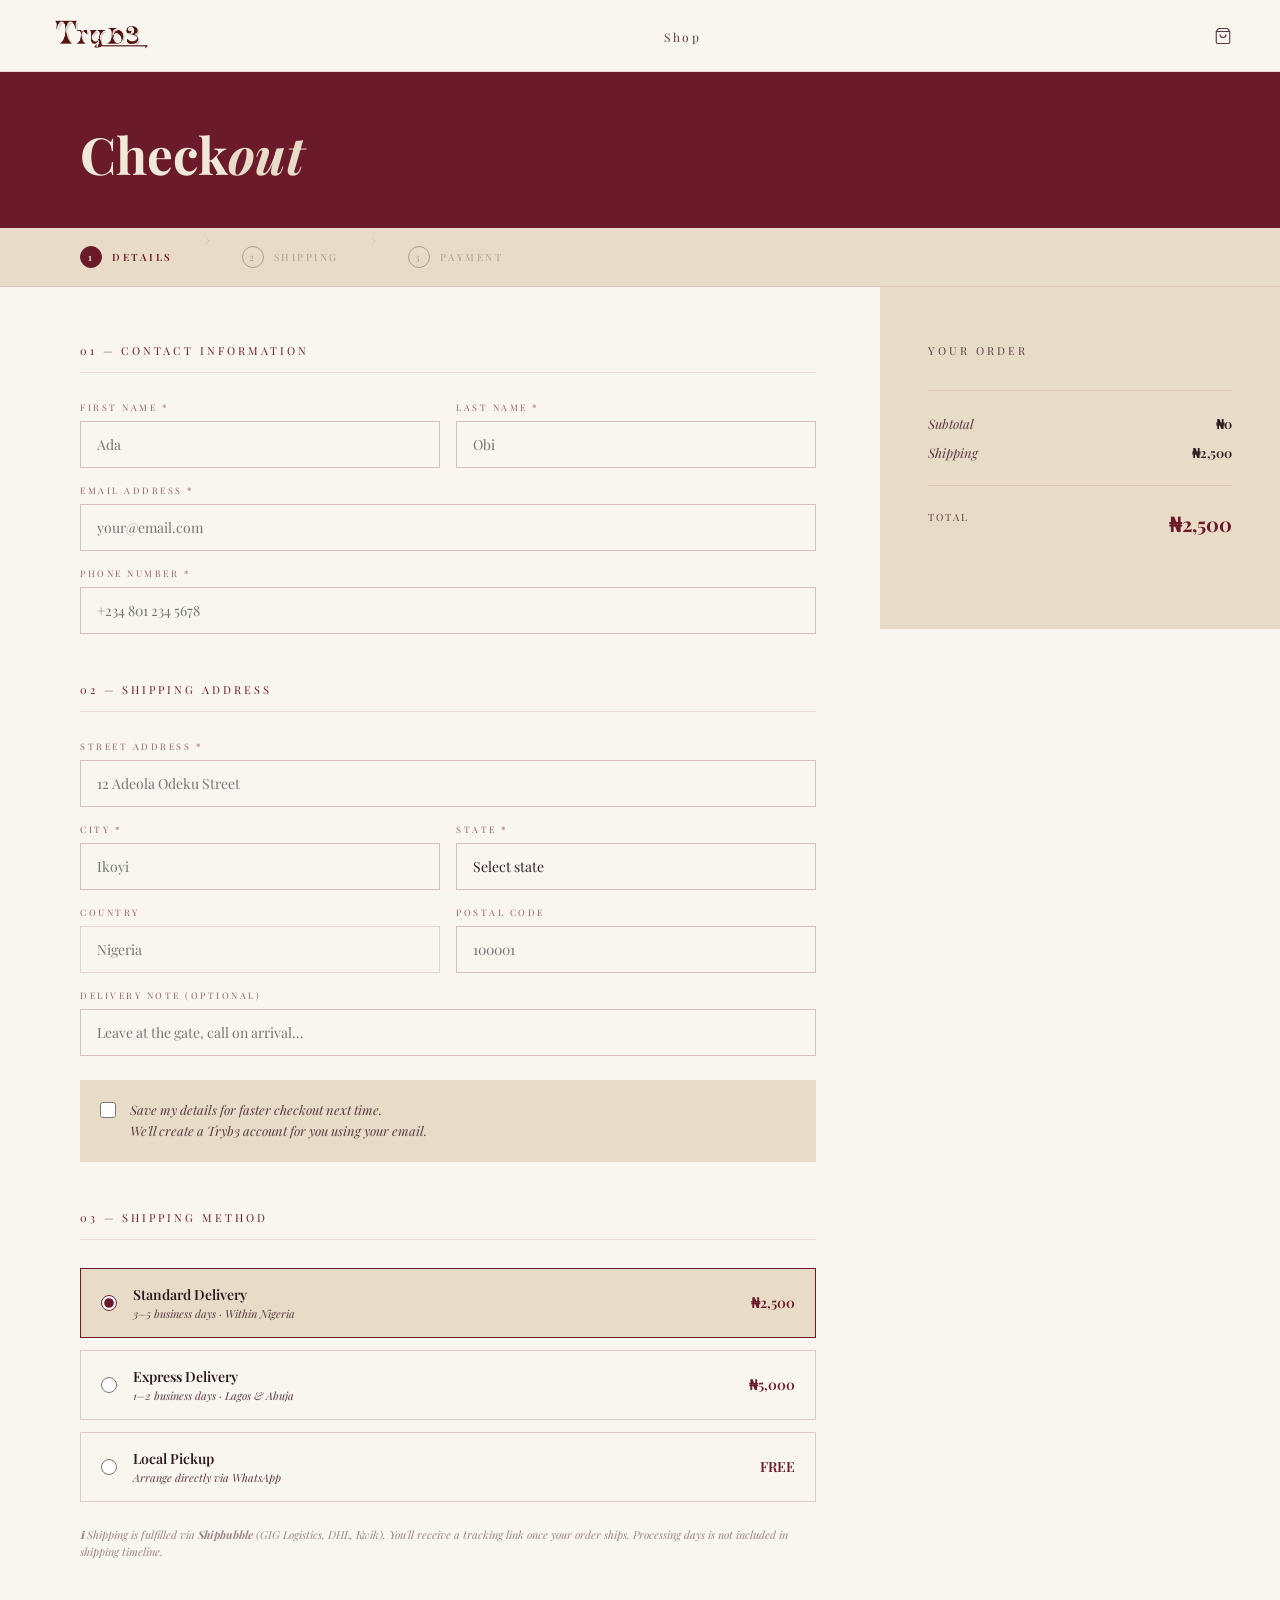
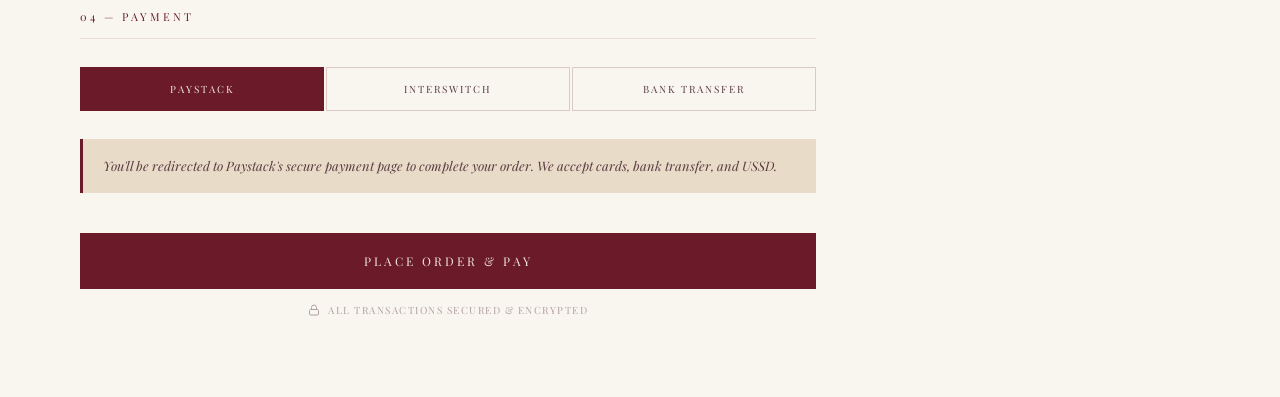
==== checkout.html @ 4835ebac "account.html cart.html  checkout.html contact.html images/Bags.jpg images/Face.jpeg images/General.j" ====
<!DOCTYPE html>
<html lang="en">
<head>
  <meta charset="UTF-8"/>
  <meta name="viewport" content="width=device-width, initial-scale=1.0"/>
  <title>Checkout — Tryb3</title>
  <link rel="preconnect" href="https://fonts.googleapis.com"/>
  <link rel="preconnect" href="https://fonts.gstatic.com" crossorigin/>
  <link href="https://fonts.googleapis.com/css2?family=Playfair+Display:ital,wght@0,400;0,600;0,700;1,400;1,600&display=swap" rel="stylesheet"/>
  <link rel="stylesheet" href="styles/global.css"/>
  <!-- Paystack inline JS -->
  <script src="https://js.paystack.co/v2/inline.js"></script>
  <style>
    .checkout-page { padding-top: 72px; }

    .page-header {
      background: var(--burgundy);
      padding: 48px 80px 40px;
    }
    .page-header h1 {
      font-size: clamp(32px,4vw,52px);
      font-weight: 700;
      color: var(--ivory);
    }
    .page-header h1 em { font-style: italic; color: var(--ivory-dark); }

    /* Steps indicator */
    .steps-bar {
      background: var(--ivory-dark);
      padding: 0 80px;
      display: flex;
      border-bottom: 0.5px solid rgba(107,26,42,0.12);
    }

    .step-indicator {
      font-size: 10px;
      letter-spacing: 2.5px;
      color: var(--text-mid);
      opacity: 0.4;
      padding: 18px 32px 18px 0;
      display: flex;
      align-items: center;
      gap: 10px;
    }

    .step-indicator.active {
      color: var(--burgundy);
      opacity: 1;
      font-weight: 600;
    }

    .step-indicator.done { opacity: 0.5; }

    .step-num {
      width: 22px; height: 22px;
      border-radius: 50%;
      border: 1px solid currentColor;
      display: flex; align-items: center; justify-content: center;
      font-size: 10px;
    }

    .step-indicator.active .step-num {
      background: var(--burgundy);
      color: var(--ivory);
      border-color: var(--burgundy);
    }

    .step-arrow {
      color: rgba(107,26,42,0.2);
      margin-right: 32px;
    }

    /* ── LAYOUT ── */
    .checkout-body {
      display: grid;
      grid-template-columns: 1fr 400px;
      min-height: 70vh;
    }

    /* ── FORM SIDE ── */
    .checkout-form-side {
      padding: 56px 64px 80px 80px;
      background: var(--ivory-warm);
    }

    .checkout-section-title {
      font-size: 11px;
      letter-spacing: 3px;
      color: var(--burgundy);
      margin-bottom: 28px;
      padding-bottom: 14px;
      border-bottom: 0.5px solid rgba(107,26,42,0.12);
    }

    .form-row {
      display: grid;
      grid-template-columns: 1fr 1fr;
      gap: 16px;
    }

    .form-group {
      display: flex;
      flex-direction: column;
      gap: 8px;
      margin-bottom: 16px;
    }

    .form-group.full { grid-column: 1/-1; }

    .form-label {
      font-size: 9px;
      letter-spacing: 2.5px;
      color: var(--burgundy);
      opacity: 0.7;
    }

    .form-input, .form-select {
      font-family: 'Playfair Display', serif;
      font-size: 14px;
      color: var(--text-dark);
      background: var(--ivory-warm);
      border: 0.5px solid rgba(107,26,42,0.25);
      padding: 13px 16px;
      outline: none;
      transition: border-color 0.2s;
      width: 100%;
      appearance: none;
    }

    .form-input:focus, .form-select:focus { border-color: var(--burgundy); }

    .form-input.error { border-color: #c0392b; }

    .field-error {
      font-size: 11px;
      color: #c0392b;
      font-style: italic;
      display: none;
    }

    .section-spacer { margin-top: 48px; }

    /* Shipping options */
    .shipping-options {
      display: flex;
      flex-direction: column;
      gap: 12px;
      margin-bottom: 24px;
    }

    .shipping-option {
      display: flex;
      align-items: center;
      gap: 16px;
      padding: 16px 20px;
      border: 0.5px solid rgba(107,26,42,0.2);
      cursor: pointer;
      transition: all 0.2s;
      background: var(--ivory-warm);
    }

    .shipping-option:has(input:checked) {
      border-color: var(--burgundy);
      background: var(--ivory-dark);
    }

    .shipping-option input[type="radio"] {
      accent-color: var(--burgundy);
      width: 16px; height: 16px;
    }

    .shipping-option-info { flex: 1; }

    .shipping-option-name {
      font-size: 14px;
      font-weight: 600;
      color: var(--text-dark);
    }

    .shipping-option-desc {
      font-size: 11px;
      font-style: italic;
      color: var(--text-mid);
      margin-top: 2px;
    }

    .shipping-option-price {
      font-size: 14px;
      font-weight: 600;
      color: var(--burgundy);
    }

    .shipbubble-note {
      font-size: 11px;
      font-style: italic;
      color: var(--text-mid);
      opacity: 0.6;
      margin-top: 8px;
      line-height: 1.6;
    }

    /* Payment methods */
    .payment-tabs {
      display: flex;
      gap: 2px;
      margin-bottom: 28px;
    }

    .payment-tab {
      flex: 1;
      font-family: 'Playfair Display', serif;
      font-size: 10px;
      letter-spacing: 2px;
      padding: 14px 16px;
      border: 0.5px solid rgba(107,26,42,0.2);
      background: none;
      cursor: pointer;
      color: var(--text-mid);
      transition: all 0.2s;
      text-align: center;
    }

    .payment-tab.active {
      background: var(--burgundy);
      color: var(--ivory);
      border-color: var(--burgundy);
    }

    .payment-panel { display: none; }
    .payment-panel.active { display: block; }

    .payment-info-note {
      background: var(--ivory-dark);
      border-left: 3px solid var(--burgundy);
      padding: 16px 20px;
      font-size: 13px;
      font-style: italic;
      color: var(--text-mid);
      line-height: 1.7;
      margin-bottom: 24px;
    }

    /* Save account checkbox */
    .save-account-box {
      background: var(--ivory-dark);
      padding: 20px;
      margin-top: 24px;
      display: flex;
      gap: 14px;
      align-items: flex-start;
    }

    .save-account-box input[type="checkbox"] {
      accent-color: var(--burgundy);
      width: 16px; height: 16px;
      margin-top: 2px;
      flex-shrink: 0;
    }

    .save-account-label {
      font-size: 13px;
      font-style: italic;
      color: var(--text-mid);
      line-height: 1.6;
    }

    /* Submit */
    .place-order-btn {
      display: block;
      width: 100%;
      margin-top: 40px;
      font-family: 'Playfair Display', serif;
      font-size: 12px;
      letter-spacing: 3px;
      background: var(--burgundy);
      color: var(--ivory);
      border: none;
      padding: 20px;
      cursor: pointer;
      transition: background 0.25s;
    }

    .place-order-btn:hover { background: var(--burgundy-deep); }
    .place-order-btn:disabled { opacity: 0.6; cursor: default; }

    .secure-line {
      display: flex;
      align-items: center;
      justify-content: center;
      gap: 8px;
      margin-top: 14px;
      font-size: 10px;
      letter-spacing: 1.5px;
      color: var(--text-mid);
      opacity: 0.45;
    }

    /* ── ORDER SUMMARY SIDE ── */
    .checkout-summary {
      background: var(--ivory-dark);
      padding: 56px 48px 80px;
      position: sticky;
      top: 72px;
      align-self: start;
      max-height: calc(100vh - 72px);
      overflow-y: auto;
    }

    .summary-title {
      font-size: 11px;
      letter-spacing: 3px;
      color: var(--text-mid);
      margin-bottom: 32px;
    }

    /* Mini cart items in summary */
    .summary-item {
      display: flex;
      gap: 14px;
      align-items: center;
      padding: 14px 0;
      border-bottom: 0.5px solid rgba(107,26,42,0.08);
    }

    .summary-item-thumb {
      width: 56px; height: 68px;
      object-fit: cover;
      background: var(--ivory);
      flex-shrink: 0;
      display: block;
    }

    .summary-item-name {
      font-size: 13px;
      font-weight: 600;
      color: var(--text-dark);
    }

    .summary-item-qty {
      font-size: 11px;
      font-style: italic;
      color: var(--text-mid);
      margin-top: 3px;
    }

    .summary-item-price {
      margin-left: auto;
      font-size: 13px;
      font-weight: 600;
      color: var(--burgundy);
      white-space: nowrap;
    }

    .summary-divider {
      border: none;
      border-top: 0.5px solid rgba(107,26,42,0.12);
      margin: 24px 0;
    }

    .summary-line {
      display: flex;
      justify-content: space-between;
      margin-bottom: 12px;
    }

    .summary-label { font-size: 13px; font-style: italic; color: var(--text-mid); }
    .summary-value { font-size: 13px; font-weight: 600; color: var(--text-dark); }
    .summary-total-label { font-size: 10px; letter-spacing: 2px; color: var(--text-mid); }
    .summary-total-value { font-size: 20px; font-weight: 700; color: var(--burgundy); }

    /* ── SUCCESS SCREEN ── */
    .order-success {
      display: none;
      flex-direction: column;
      align-items: center;
      justify-content: center;
      padding: 100px 80px;
      text-align: center;
      background: var(--ivory-warm);
    }

    .success-icon { font-size: 64px; margin-bottom: 28px; }

    .order-success h2 {
      font-size: 36px;
      font-weight: 700;
      color: var(--text-dark);
      margin-bottom: 16px;
    }

    .order-success h2 em { font-style: italic; color: var(--burgundy); }

    .order-success p {
      font-size: 15px;
      font-style: italic;
      color: var(--text-mid);
      line-height: 1.8;
      max-width: 500px;
      margin: 0 auto 40px;
    }

    /* ── RESPONSIVE ── */
    @media (max-width: 900px) {
      .page-header { padding: 40px 24px 32px; }
      .steps-bar { padding: 0 24px; overflow-x: auto; }
      .checkout-body { grid-template-columns: 1fr; }
      .checkout-form-side { padding: 32px 24px 64px; }
      .form-row { grid-template-columns: 1fr; }
      .checkout-summary { position: static; padding: 32px 24px; }
      .order-success { padding: 60px 24px; }
    }
  </style>
</head>
<body class="checkout-page">

  <!-- NAV -->
  <nav>
    <div class="logo">
      <a href="index.html"><img src="images/logo.png" alt="Tryb3" onerror="this.style.display='none';"></a>
    </div>
    <ul class="nav-links">
      <li><a href="shop.html">Shop</a></li>
    </ul>
    <div class="nav-right">
      <a href="cart.html" class="nav-icon nav-cart">
        <svg width="18" height="18" viewBox="0 0 24 24" fill="none" stroke="currentColor" stroke-width="1.5"><path d="M6 2L3 6v14a2 2 0 002 2h14a2 2 0 002-2V6l-3-4z"/><line x1="3" y1="6" x2="21" y2="6"/><path d="M16 10a4 4 0 01-8 0"/></svg>
        <span class="cart-count" id="cartCount">0</span>
      </a>
    </div>
  </nav>

  <!-- PAGE HEADER -->
  <div class="page-header">
    <h1>Check<em>out</em></h1>
  </div>

  <!-- STEPS -->
  <div class="steps-bar">
    <div class="step-indicator active">
      <div class="step-num">1</div> DETAILS
    </div>
    <span class="step-arrow">›</span>
    <div class="step-indicator">
      <div class="step-num">2</div> SHIPPING
    </div>
    <span class="step-arrow">›</span>
    <div class="step-indicator">
      <div class="step-num">3</div> PAYMENT
    </div>
  </div>

  <!-- SUCCESS SCREEN (hidden until payment done) -->
  <div class="order-success" id="orderSuccess">
    <div class="success-icon">✦</div>
    <h2>Order <em>confirmed.</em></h2>
    <p>Thank you so much. Your piece is now in our hands.<br/>
       You'll receive a confirmation email shortly - and we'll keep you posted every step of the way.</p>
    <a href="shop.html" class="btn-primary" style="display:inline-block;font-family:'Playfair Display',serif;font-size:11px;letter-spacing:3px;background:var(--burgundy);color:var(--ivory);padding:16px 40px;text-decoration:none;">
      CONTINUE SHOPPING
    </a>
  </div>

  <!-- CHECKOUT BODY -->
  <div class="checkout-body" id="checkoutBody">

    <!-- FORM SIDE -->
    <div class="checkout-form-side">

      <!-- 1. CONTACT INFO -->
      <div class="checkout-section-title">01 — CONTACT INFORMATION</div>
      <form id="checkoutForm" novalidate>

        <div class="form-row">
          <div class="form-group">
            <label class="form-label">FIRST NAME *</label>
            <input class="form-input" type="text" id="firstName" name="firstName" required placeholder="Ada"/>
            <span class="field-error" id="firstNameErr">Required</span>
          </div>
          <div class="form-group">
            <label class="form-label">LAST NAME *</label>
            <input class="form-input" type="text" id="lastName" name="lastName" required placeholder="Obi"/>
            <span class="field-error" id="lastNameErr">Required</span>
          </div>
        </div>

        <div class="form-group">
          <label class="form-label">EMAIL ADDRESS *</label>
          <input class="form-input" type="email" id="email" name="email" required placeholder="your@email.com"/>
          <span class="field-error" id="emailErr">Enter a valid email</span>
        </div>

        <div class="form-group">
          <label class="form-label">PHONE NUMBER *</label>
          <input class="form-input" type="tel" id="phone" name="phone" required placeholder="+234 801 234 5678"/>
          <span class="field-error" id="phoneErr">Required</span>
        </div>

        <!-- 2. SHIPPING ADDRESS -->
        <div class="checkout-section-title section-spacer">02 — SHIPPING ADDRESS</div>

        <div class="form-group">
          <label class="form-label">STREET ADDRESS *</label>
          <input class="form-input" type="text" id="address" name="address" required placeholder="12 Adeola Odeku Street"/>
          <span class="field-error" id="addressErr">Required</span>
        </div>

        <div class="form-row">
          <div class="form-group">
            <label class="form-label">CITY *</label>
            <input class="form-input" type="text" id="city" name="city" required placeholder="Ikoyi"/>
            <span class="field-error" id="cityErr">Required</span>
          </div>
          <div class="form-group">
            <label class="form-label">STATE *</label>
            <select class="form-select" id="state" name="state" required>
              <option value="">Select state</option>
              <option>Abia</option><option>Abuja (FCT)</option><option>Adamawa</option>
              <option>Akwa Ibom</option><option>Anambra</option><option>Bauchi</option>
              <option>Bayelsa</option><option>Benue</option><option>Borno</option>
              <option>Cross River</option><option>Delta</option><option>Ebonyi</option>
              <option>Edo</option><option>Ekiti</option><option>Enugu</option>
              <option>Gombe</option><option>Imo</option><option>Jigawa</option>
              <option>Kaduna</option><option>Kano</option><option>Katsina</option>
              <option>Kebbi</option><option>Kogi</option><option>Kwara</option>
              <option>Lagos</option><option>Nasarawa</option><option>Niger</option>
              <option>Ogun</option><option>Ondo</option><option>Osun</option>
              <option>Oyo</option><option>Plateau</option><option>Rivers</option>
              <option>Sokoto</option><option>Taraba</option><option>Yobe</option>
              <option>Zamfara</option>
            </select>
            <span class="field-error" id="stateErr">Required</span>
          </div>
        </div>

        <div class="form-row">
          <div class="form-group">
            <label class="form-label">COUNTRY</label>
            <input class="form-input" type="text" value="Nigeria" readonly style="opacity:0.6;"/>
          </div>
          <div class="form-group">
            <label class="form-label">POSTAL CODE</label>
            <input class="form-input" type="text" id="postal" name="postal" placeholder="100001"/>
          </div>
        </div>

        <div class="form-group">
          <label class="form-label">DELIVERY NOTE (OPTIONAL)</label>
          <input class="form-input" type="text" name="deliveryNote" placeholder="Leave at the gate, call on arrival…"/>
        </div>

        <!-- Save account prompt -->
        <div class="save-account-box">
          <input type="checkbox" id="saveAccount" name="saveAccount"/>
          <label class="save-account-label" for="saveAccount">
            Save my details for faster checkout next time.<br/>
            <em>We'll create a Tryb3 account for you using your email.</em>
          </label>
        </div>

        <!-- 3. SHIPPING METHOD -->
        <div class="checkout-section-title section-spacer">03 — SHIPPING METHOD</div>

        <div class="shipping-options">
          <label class="shipping-option">
            <input type="radio" name="shipping" value="standard" data-price="2500" checked/>
            <div class="shipping-option-info">
              <div class="shipping-option-name">Standard Delivery</div>
              <div class="shipping-option-desc">3–5 business days · Within Nigeria</div>
            </div>
            <div class="shipping-option-price">₦2,500</div>
          </label>
          <label class="shipping-option">
            <input type="radio" name="shipping" value="express" data-price="5000"/>
            <div class="shipping-option-info">
              <div class="shipping-option-name">Express Delivery</div>
              <div class="shipping-option-desc">1–2 business days · Lagos & Abuja</div>
            </div>
            <div class="shipping-option-price">₦5,000</div>
          </label>
          <label class="shipping-option">
            <input type="radio" name="shipping" value="pickup" data-price="0"/>
            <div class="shipping-option-info">
              <div class="shipping-option-name">Local Pickup</div>
              <div class="shipping-option-desc">Arrange directly via WhatsApp</div>
            </div>
            <div class="shipping-option-price">FREE</div>
          </label>
        </div>

        <p class="shipbubble-note">
          ℹ Shipping is fulfilled via <strong>Shipbubble</strong> (GIG Logistics, DHL, Kwik).
          You'll receive a tracking link once your order ships. Processing days is not included in shipping timeline.
        </p>

        <!-- 4. PAYMENT -->
        <div class="checkout-section-title section-spacer">04 — PAYMENT</div>

        <div class="payment-tabs">
          <button type="button" class="payment-tab active" data-tab="paystack">PAYSTACK</button>
          <button type="button" class="payment-tab" data-tab="interswitch">INTERSWITCH</button>
          <button type="button" class="payment-tab" data-tab="transfer">BANK TRANSFER</button>
        </div>

        <!-- Paystack panel -->
        <div class="payment-panel active" id="panel-paystack">
          <div class="payment-info-note">
            You'll be redirected to Paystack's secure payment page to complete your order.
            We accept cards, bank transfer, and USSD.
          </div>
        </div>

        <!-- Interswitch panel -->
        <div class="payment-panel" id="panel-interswitch">
          <div class="payment-info-note">
            Interswitch (Quickteller) is available at checkout. You'll be redirected to their
            secure gateway after confirming your order. Accepts Verve, Mastercard, and Visa.
          </div>
        </div>

        <!-- Bank Transfer panel -->
        <div class="payment-panel" id="panel-transfer">
          <div class="payment-info-note">

  Send payment to:<br/><br/>

  <strong>Bank:</strong> [Your Bank Name]<br/>
  <strong>Account No:</strong> [Your Account Number]<br/>
  <strong>Account Name:</strong> Tryb3<br/><br/>

  After payment, upload your receipt below:

  <input type="file" id="bankReceipt" accept="image/*,application/pdf" />

</div>
        </div>

        <!-- PLACE ORDER -->
        <button type="submit" class="place-order-btn" id="placeOrderBtn">
          PLACE ORDER & PAY
        </button>

        <div class="secure-line">
          <svg width="12" height="12" viewBox="0 0 24 24" fill="none" stroke="currentColor" stroke-width="2"><rect x="3" y="11" width="18" height="11" rx="2"/><path d="M7 11V7a5 5 0 0110 0v4"/></svg>
          ALL TRANSACTIONS SECURED & ENCRYPTED
        </div>

      </form>
    </div>

    <!-- ORDER SUMMARY -->
    <div class="checkout-summary">
      <div class="summary-title">YOUR ORDER</div>

      <div id="checkoutItemsList"></div>

      <hr class="summary-divider"/>

      <div class="summary-line">
        <span class="summary-label">Subtotal</span>
        <span class="summary-value" id="coSubtotal">₦0</span>
      </div>
      <div class="summary-line">
        <span class="summary-label">Shipping</span>
        <span class="summary-value" id="coShipping">₦2,500</span>
      </div>
      <hr class="summary-divider"/>
      <div class="summary-line">
        <span class="summary-total-label">TOTAL</span>
        <span class="summary-total-value" id="coTotal">₦0</span>
      </div>
    </div>

  </div><!-- /checkout-body -->

  <script src="scripts/cart.js"></script>
  <script>
    /* ── Replace with your actual Paystack PUBLIC key ── */
    const PAYSTACK_PUBLIC_KEY = 'pk_live_fd3e5f9e2db97f69459d797e955c99eef6adf84b';

    let shippingCost = 2500;

    // Populate summary
    function renderSummary() {
      const cart = getCart();
      const list = document.getElementById('checkoutItemsList');
      list.innerHTML = '';
      cart.forEach(item => {
        list.innerHTML += `
          <div class="summary-item">
            <img class="summary-item-thumb" src="${item.img}" alt="${item.name}"
                 onerror="this.style.display='none';">
            <div>
              <div class="summary-item-name">${item.name}</div>
              <div class="summary-item-qty">Qty: ${item.qty}</div>
            </div>
            <div class="summary-item-price">${formatNGN(item.price * item.qty)}</div>
          </div>`;
      });
      updateTotals();
    }

    function updateTotals() {
      const sub = cartTotal();
      const total = sub + shippingCost;
      document.getElementById('coSubtotal').textContent = formatNGN(sub);
      document.getElementById('coShipping').textContent = shippingCost === 0 ? 'FREE' : formatNGN(shippingCost);
      document.getElementById('coTotal').textContent = formatNGN(total);
    }

    // Shipping selection
    document.querySelectorAll('input[name="shipping"]').forEach(radio => {
      radio.addEventListener('change', function() {
        shippingCost = +this.dataset.price;
        updateTotals();
      });
    });

    // Payment tabs
    document.querySelectorAll('.payment-tab').forEach(tab => {
      tab.addEventListener('click', function() {
        document.querySelectorAll('.payment-tab').forEach(t => t.classList.remove('active'));
        document.querySelectorAll('.payment-panel').forEach(p => p.classList.remove('active'));
        this.classList.add('active');
        document.getElementById('panel-' + this.dataset.tab).classList.add('active');
      });
    });

    // Validation
    function validateForm() {
      let valid = true;
      const required = ['firstName', 'lastName', 'email', 'phone', 'address', 'city', 'state'];
      required.forEach(id => {
        const el = document.getElementById(id);
        const err = document.getElementById(id + 'Err');
        if (!el.value.trim()) {
          el.classList.add('error');
          if (err) err.style.display = 'block';
          valid = false;
        } else {
          el.classList.remove('error');
          if (err) err.style.display = 'none';
        }
      });

      
      // Email format
      const email = document.getElementById('email');
      if (email.value && !/\S+@\S+\.\S+/.test(email.value)) {
        email.classList.add('error');
        document.getElementById('emailErr').style.display = 'block';
        valid = false;
      }
    const activeTab = document.querySelector('.payment-tab.active')?.dataset.tab;

// Require receipt ONLY for bank transfer
if (activeTab === 'transfer') {
  const receipt = document.getElementById('bankReceipt');

  if (!receipt || receipt.files.length === 0) {
    alert('Please upload your payment receipt before continuing.');
    valid = false;
  }
}
      return valid;
    }

    // Form submit
    document.getElementById('checkoutForm').addEventListener('submit', function(e) {
      e.preventDefault();
      if (!validateForm()) return;
      if (getCart().length === 0) { alert('Your cart is empty.'); return; }

      const activeTab = document.querySelector('.payment-tab.active').dataset.tab;
      const btn = document.getElementById('placeOrderBtn');
      btn.disabled = true;
      btn.textContent = 'Processing…';

      if (activeTab === 'paystack') {
        initiatePaystack();
      } else if (activeTab === 'interswitch') {
        // Interswitch integration point:
        // Replace this alert with your Interswitch Quickteller redirect.
        // Docs: https://developer.interswitchgroup.com/
        alert('Interswitch integration: add your merchant ID and redirect URL here.');
        btn.disabled = false;
        btn.textContent = 'PLACE ORDER & PAY';
      } else {
        // Bank transfer — save order, show success
        saveOrderLocally('bank-transfer');
        showSuccess();
      }
    });

    function initiatePaystack() {
      const email = document.getElementById('email').value;
      const amount = (cartTotal() + shippingCost) * 100; // Paystack uses kobo

      const handler = PaystackPop.setup({
        key: PAYSTACK_PUBLIC_KEY,
        email: email,
        amount: amount,
        currency: 'NGN',
        ref: 'TRYB3-' + Date.now(),
        metadata: {
          custom_fields: [
            { display_name: 'Customer Name', variable_name: 'name', value: document.getElementById('firstName').value + ' ' + document.getElementById('lastName').value },
            { display_name: 'Phone', variable_name: 'phone', value: document.getElementById('phone').value },
            { display_name: 'Address', variable_name: 'address', value: document.getElementById('address').value + ', ' + document.getElementById('city').value }
          ]
        },
        callback: function(response) {
          // Payment successful
          saveOrderLocally('paystack', response.reference);
          showSuccess();
        },
        onClose: function() {
          const btn = document.getElementById('placeOrderBtn');
          btn.disabled = false;
          btn.textContent = 'PLACE ORDER & PAY';
        }
      });
      handler.openIframe();
    }

    function saveOrderLocally(method, ref) {
      const order = {
        ref: ref || 'TRANSFER-' + Date.now(),
        method,
        date: new Date().toISOString(),
        customer: {
          name: document.getElementById('firstName').value + ' ' + document.getElementById('lastName').value,
          email: document.getElementById('email').value,
          phone: document.getElementById('phone').value,
          address: document.getElementById('address').value + ', ' + document.getElementById('city').value + ', ' + document.getElementById('state').value,
        },
        items: getCart(),
        subtotal: cartTotal(),
        shipping: shippingCost,
        total: cartTotal() + shippingCost,
      };
      let orders = JSON.parse(localStorage.getItem('tryb3_orders')) || [];
      orders.push(order);
      localStorage.setItem('tryb3_orders', JSON.stringify(orders));

      // Clear cart after successful order
      localStorage.removeItem('tryb3_cart');
    }

    function showSuccess() {
      document.getElementById('checkoutBody').style.display = 'none';
      document.getElementById('orderSuccess').style.display = 'flex';
      window.scrollTo({ top: 0, behavior: 'smooth' });
    }

    renderSummary();
  </script>
</body>
</html>
---- styles/global.css ----
/* ============================================
   TRYB3 — Handmade, Just for You
   style.css
   ============================================ */

/* ── RESET & ROOT ── */
*, *::before, *::after {
  box-sizing: border-box;
  margin: 0;
  padding: 0;
}

:root {
  --burgundy:       #6B1A2A;
  --burgundy-light: #8B2A3C;
  --burgundy-deep:  #4A1020;
  --ivory:          #F0E8D8;
  --ivory-warm:     #F9F6F0;
  --ivory-dark:     #E8DCC8;
  --text-dark:      #2C1A1E;
  --text-mid:       #5A3A42;
}

html {
  scroll-behavior: smooth;
}

body {
  font-family: 'Playfair Display', serif;
  background: var(--ivory-warm);
  color: var(--text-dark);
  overflow-x: hidden;
}


/* ============================================
   NAVIGATION
   ============================================ */
nav {
  position: fixed;
  top: 0; left: 0; right: 0;
  z-index: 100;
  display: flex;
  align-items: center;
  justify-content: space-between;
  padding: 0 48px;
  height: 72px;
  background: rgba(249, 246, 240, 0.92);
  backdrop-filter: blur(8px);
  border-bottom: 0.5px solid rgba(107, 26, 42, 0.15);
}

.logo img {
  height: 45px;
  display:block ;
}
/*.nav-logo {
  font-size: 22px;
  font-weight: 700;
  letter-spacing: 5px;
  color: var(--burgundy);
  text-decoration: none;
}
*/
.nav-links {
  display: flex;
  gap: 40px;
  list-style: none;
}

.nav-links a {
  text-decoration: none;
  font-size: 12px;
  letter-spacing: 2.5px;
  color: var(--text-mid);
  font-weight: 400;
  transition: color 0.2s;
}

.nav-links a:hover {
  color: var(--burgundy);
}

.nav-cta {
  font-size: 11px;
  letter-spacing: 2px;
  color: var(--burgundy);
  border: 1px solid var(--burgundy);
  padding: 10px 22px;
  text-decoration: none;
  transition: all 0.25s;
}

.nav-cta:hover {
  background: var(--burgundy);
  color: var(--ivory);
}


/* ============================================
   HERO
   ============================================ */
.hero {
  min-height: 100vh;
  display: grid;
  grid-template-columns: 1fr 1fr;
  padding-top: 72px;
}

.hero-left {
  display: flex;
  flex-direction: column;
  justify-content: center;
  padding: 80px 60px 80px 80px;
  background: var(--burgundy);
  position: relative;
  overflow: hidden;
}

.hero-left::before {
  content: '';
  position: absolute;
  top: -60px; right: -60px;
  width: 300px; height: 300px;
  border-radius: 50%;
  border: 1px solid rgba(240, 232, 216, 0.12);
}

.hero-left::after {
  content: '';
  position: absolute;
  bottom: -80px; left: -80px;
  width: 400px; height: 400px;
  border-radius: 50%;
  border: 1px solid rgba(240, 232, 216, 0.08);
}

.hero-eyebrow {
  font-size: 10px;
  letter-spacing: 4px;
  color: rgba(240, 232, 216, 0.6);
  margin-bottom: 28px;
}

.hero-title {
  font-size: clamp(52px, 6vw, 80px);
  font-weight: 700;
  color: var(--ivory);
  line-height: 1.05;
  margin-bottom: 8px;
}

.hero-title em {
  font-style: italic;
  color: var(--ivory-dark);
}

.hero-tagline {
  font-size: 15px;
  font-style: italic;
  color: rgba(240, 232, 216, 0.7);
  margin-top: 20px;
  margin-bottom: 48px;
  letter-spacing: 0.5px;
}

.hero-divider {
  width: 48px;
  height: 1px;
  background: rgba(240, 232, 216, 0.4);
  margin-bottom: 48px;
}

.hero-btn {
  display: inline-block;
  font-family: 'Playfair Display', serif;
  font-size: 11px;
  letter-spacing: 3px;
  color: var(--burgundy);
  background: var(--ivory);
  padding: 16px 36px;
  text-decoration: none;
  width: fit-content;
  transition: all 0.25s;
}

.hero-btn:hover {
  background: var(--ivory-dark);
}

.hero-btn-outline {
  display: inline-block;
  font-family: 'Playfair Display', serif;
  font-size: 11px;
  letter-spacing: 3px;
  color: var(--ivory);
  border: 1px solid rgba(240, 232, 216, 0.5);
  padding: 15px 36px;
  text-decoration: none;
  margin-left: 16px;
  transition: all 0.25s;
}

.hero-btn-outline:hover {
  border-color: var(--ivory);
}

.hero-right {
  background: var(--ivory-dark);
  position: relative;
  overflow: hidden;
  display: flex;
  align-items: center;
  justify-content: center;
}

/* Hero image — replace SVG with your photo */
.hero-image {
  width: 100%;
  height: 100%;
  object-fit: cover;
  display: block;
}

/* Decorative crochet SVG motif (shown when no photo) */
.crochet-art {
  width: 320px;
  height: 320px;
  position: relative;
}

.crochet-art svg {
  width: 100%;
  height: 100%;
}


/* ============================================
   MARQUEE
   ============================================ */
.marquee-strip {
  background: var(--burgundy);
  padding: 14px 0;
  overflow: hidden;
  white-space: nowrap;
}

.marquee-inner {
  display: inline-block;
  animation: marquee 28s linear infinite;
}

.marquee-inner span {
  font-size: 11px;
  letter-spacing: 3px;
  color: rgba(240, 232, 216, 0.7);
  padding: 0 32px;
}

.marquee-inner .dot {
  color: rgba(240, 232, 216, 0.3);
  padding: 0;
}

@keyframes marquee {
  0%   { transform: translateX(0); }
  100% { transform: translateX(-50%); }
}


/* ============================================
   ABOUT
   ============================================ */
.about {
  display: grid;
  grid-template-columns: 1fr 1fr;
  min-height: 600px;
}

.about-image {
  background: var(--ivory-dark);
  position: relative;
  overflow: hidden;
  min-height: 500px;
  display: flex;
  align-items: center;
  justify-content: center;
}

/* Drop your about photo here */
.about-image img {
  width: 100%;
  height: 100%;
  object-fit: cover;
  display: block;
}

/* Placeholder shown when no image is added yet */
.about-placeholder {
  width: 260px;
  height: 360px;
  border: 1px solid rgba(107, 26, 42, 0.2);
  display: flex;
  flex-direction: column;
  align-items: center;
  justify-content: center;
  gap: 12px;
}

.about-placeholder-icon {
  font-size: 40px;
  opacity: 0.3;
}

.about-placeholder p {
  font-size: 10px;
  letter-spacing: 2px;
  color: var(--burgundy);
  opacity: 0.4;
}

.about-content {
  padding: 80px 80px 80px 72px;
  display: flex;
  flex-direction: column;
  justify-content: center;
}

/* Shared section typography */
.section-label {
  font-size: 10px;
  letter-spacing: 4px;
  color: var(--burgundy);
  opacity: 0.6;
  margin-bottom: 24px;
}

.section-title {
  font-size: clamp(32px, 3.5vw, 48px);
  font-weight: 600;
  line-height: 1.2;
  color: var(--text-dark);
  margin-bottom: 28px;
}

.section-title em {
  font-style: italic;
  color: var(--burgundy);
}

.section-text {
  font-size: 16px;
  line-height: 1.9;
  color: var(--text-mid);
  margin-bottom: 16px;
  font-weight: 400;
}

.about-stats {
  display: flex;
  gap: 48px;
  margin-top: 48px;
  padding-top: 40px;
  border-top: 0.5px solid rgba(107, 26, 42, 0.15);
}

.stat-number {
  font-size: 36px;
  font-weight: 700;
  color: var(--burgundy);
}

.stat-label {
  font-size: 10px;
  letter-spacing: 2px;
  color: var(--text-mid);
  margin-top: 4px;
}


/* ============================================
   PROCESS
   ============================================ */
.process {
  background: var(--burgundy);
  padding: 100px 80px;
}

.process-header {
  display: flex;
  justify-content: space-between;
  align-items: flex-end;
  margin-bottom: 72px;
}

.process-title {
  font-size: clamp(36px, 4vw, 56px);
  font-weight: 700;
  color: var(--ivory);
  line-height: 1.1;
}

.process-title em {
  font-style: italic;
  color: var(--ivory-dark);
}

.process-subtitle {
  font-size: 14px;
  font-style: italic;
  color: rgba(240, 232, 216, 0.5);
  max-width: 280px;
  text-align: right;
  line-height: 1.7;
}

.process-steps {
  display: grid;
  grid-template-columns: repeat(4, 1fr);
  gap: 2px;
}

.process-step {
  background: rgba(240, 232, 216, 0.04);
  border: 0.5px solid rgba(240, 232, 216, 0.12);
  padding: 40px 32px;
  transition: background 0.3s;
}

.process-step:hover {
  background: rgba(240, 232, 216, 0.08);
}

.step-number {
  font-size: 48px;
  font-weight: 700;
  color: rgba(240, 232, 216, 0.08);
  line-height: 1;
  margin-bottom: 24px;
}

.step-title {
  font-size: 16px;
  font-weight: 600;
  color: var(--ivory);
  margin-bottom: 12px;
  letter-spacing: 0.5px;
}

.step-desc {
  font-size: 13px;
  font-style: italic;
  color: rgba(240, 232, 216, 0.5);
  line-height: 1.8;
}


/* ============================================
   SHOP / FEATURED COLLECTION
   ============================================ */
.shop {
  padding: 100px 80px;
  background: var(--ivory-warm);
}

.shop-header {
  display: flex;
  justify-content: space-between;
  align-items: flex-end;
  margin-bottom: 64px;
}

.shop-link {
  font-size: 11px;
  letter-spacing: 2.5px;
  color: var(--burgundy);
  text-decoration: none;
  border-bottom: 1px solid var(--burgundy);
  padding-bottom: 2px;
  transition: opacity 0.2s;
}

.shop-link:hover {
  opacity: 0.6;
}

.products-grid {
  display: grid;
  grid-template-columns: repeat(3, 1fr);
  gap: 24px;
}

.product-card {
  cursor: pointer;
}

/* Product image area — drop your photos inside as <img> tags */
.product-image {
  aspect-ratio: 3/4;
  background: var(--ivory-dark);
  margin-bottom: 20px;
  overflow: hidden;
  position: relative;
  display: flex;
  align-items: center;
  justify-content: center;
}

.product-image img {
  width: 100%;
  height: 100%;
  object-fit: cover;
  display: block;
  transition: transform 0.4s ease;
}

.product-card:hover .product-image img {
  transform: scale(1.03);
}

/* Shown only when no image is added yet */
.product-image:not(:has(img))::after {
  content: 'Add your photo here';
  font-size: 10px;
  letter-spacing: 1.5px;
  color: var(--burgundy);
  opacity: 0.3;
}

.product-badge {
  position: absolute;
  top: 16px;
  left: 16px;
  background: var(--burgundy);
  color: var(--ivory);
  font-size: 9px;
  letter-spacing: 2px;
  padding: 6px 12px;
  z-index: 1;
}

.product-name {
  font-size: 18px;
  font-weight: 600;
  color: var(--text-dark);
  margin-bottom: 6px;
}

.product-desc {
  font-size: 13px;
  font-style: italic;
  color: var(--text-mid);
  margin-bottom: 12px;
}

.product-price {
  font-size: 15px;
  font-weight: 600;
  color: var(--burgundy);
}


/* ============================================
   CUSTOM ORDER
   ============================================ */
.custom {
  background: var(--ivory-dark);
  padding: 100px 80px;
  display: grid;
  grid-template-columns: 1fr 1fr;
  gap: 80px;
  align-items: center;
}

.custom-list {
  list-style: none;
  margin-top: 32px;
  display: flex;
  flex-direction: column;
  gap: 16px;
}

.custom-list li {
  display: flex;
  align-items: flex-start;
  gap: 16px;
  font-size: 14px;
  font-style: italic;
  color: var(--text-mid);
  line-height: 1.7;
}

.custom-list li::before {
  content: '—';
  color: var(--burgundy);
  flex-shrink: 0;
  margin-top: 2px;
}

/* Form */
.custom-form {
  display: flex;
  flex-direction: column;
  gap: 20px;
}

.form-group {
  display: flex;
  flex-direction: column;
  gap: 8px;
}

.form-label {
  font-size: 10px;
  letter-spacing: 2.5px;
  color: var(--burgundy);
  opacity: 0.7;
}

.form-status {
  margin-top: 10px;
  font-size: 14px;
}

/* Overlay */
.popup {
  position: fixed;
  top: 0;
  left: 0;
  width: 100%;
  height: 100%;
  display: none;
  background: rgba(0, 0, 0, 0.5); /* you can darken/lighten this */
  justify-content: center;
  align-items: center;
  z-index: 1000;
}

/* Popup box */
.popup-content {
  background: #E8DCC8;
  padding: 30px 25px;
  border-radius: 12px;
  text-align: center;
  max-width: 320px;
  width: 90%;
  box-shadow: 0 10px 30px rgba(0,0,0,0.15);
}

/* Text */
.popup-content p {
  margin-bottom: 20px;
  font-size: 16px;
  color: #333;
  line-height: 1.5;
}

/* Button (your brand ivory) */
.popup-content button {
  background: none;
  color: #4A1020;
  font-family: "Playfair Display", serif;
  font-style: italic;
  font-weight: 400;
  border: 1px solid #6B1A2A;
  padding: 9px 16px;
  border-radius: 6px;
  cursor: pointer;
  font-size: 18px;
  transition: all 0.25s ease;
}

/* Hover */
.popup-content button:hover {
  background: #6B1A2A;
  color: #F0E8D8; /* safer than var(--ivory) unless defined */
}

.popup-content em {
  font-style: bold italic;
  color: var(--burgundy);
}

.form-input,
.form-textarea,
.form-select {
  font-family: 'Playfair Display', serif;
  font-size: 14px;
  color: var(--text-dark);
  background: var(--ivory-warm);
  border: 0.5px solid rgba(107, 26, 42, 0.25);
  padding: 14px 18px;
  outline: none;
  transition: border-color 0.2s;
  appearance: none;
  width: 100%;
}

.form-input:focus,
.form-textarea:focus,
.form-select:focus {
  border-color: var(--burgundy);
}

.form-textarea {
  resize: vertical;
  min-height: 100px;
}

.form-submit {
  font-family: 'Playfair Display', serif;
  font-size: 11px;
  letter-spacing: 3px;
  background: var(--burgundy);
  color: var(--ivory);
  border: none;
  padding: 18px 40px;
  cursor: pointer;
  transition: background 0.25s;
  width: fit-content;
}

.form-submit:hover {
  background: var(--burgundy-deep);
}


/* ============================================
   TESTIMONIALS
   ============================================ */
.testimonials {
  padding: 100px 80px;
  background: var(--ivory-warm);
}

.testimonials-header {
  text-align: center;
  margin-bottom: 72px;
}

.testimonials-grid {
  display: grid;
  grid-template-columns: repeat(3, 1fr);
  gap: 2px;
}

.testimonial-card {
  background: var(--ivory-dark);
  padding: 40px 36px;
}

.testimonial-quote {
  font-size: 32px;
  color: var(--burgundy);
  opacity: 0.3;
  line-height: 1;
  margin-bottom: 16px;
}

.testimonial-text {
  font-size: 15px;
  font-style: italic;
  line-height: 1.85;
  color: var(--text-mid);
  margin-bottom: 28px;
}

.testimonial-author {
  font-size: 11px;
  letter-spacing: 2px;
  color: var(--burgundy);
}


/* ============================================
   NEWSLETTER
   ============================================ */
.newsletter {
  background: var(--burgundy);
  padding: 80px;
  text-align: center;
}

.newsletter-label {
  font-size: 10px;
  letter-spacing: 4px;
  color: rgba(240, 232, 216, 0.5);
  margin-bottom: 20px;
}

.newsletter-title {
  font-size: clamp(28px, 3vw, 42px);
  font-weight: 700;
  color: var(--ivory);
  margin-bottom: 16px;
}

.newsletter-title em {
  font-style: italic;
  color: var(--ivory-dark);
}

.newsletter-sub {
  font-size: 14px;
  font-style: italic;
  color: rgba(240, 232, 216, 0.55);
  margin-bottom: 48px;
}

.newsletter-form {
  display: flex;
  max-width: 480px;
  margin: 0 auto;
}

.newsletter-input {
  font-family: 'Playfair Display', serif;
  font-size: 14px;
  flex: 1;
  background: rgba(240, 232, 216, 0.1);
  border: 0.5px solid rgba(240, 232, 216, 0.3);
  border-right: none;
  padding: 16px 24px;
  color: var(--ivory);
  outline: none;
}

.newsletter-input::placeholder {
  color: rgba(240, 232, 216, 0.35);
}

.newsletter-input:focus {
  border-color: rgba(240, 232, 216, 0.6);
}

.newsletter-btn {
  font-family: 'Playfair Display', serif;
  font-size: 10px;
  letter-spacing: 2.5px;
  background: var(--ivory);
  color: var(--burgundy);
  border: none;
  padding: 16px 28px;
  cursor: pointer;
  transition: background 0.2s;
}

.newsletter-btn:hover {
  background: var(--ivory-dark);
}


/* ============================================
   FOOTER
   ============================================ */
footer {
  background: var(--text-dark);
  padding: 64px 80px 40px;
}

.footer-top {
  display: grid;
  grid-template-columns: 2fr 1fr 1fr 1fr;
  gap: 60px;
  margin-bottom: 60px;
  padding-bottom: 60px;
  border-bottom: 0.5px solid rgba(240, 232, 216, 0.1);
}

.footer-brand-name {
  font-size: 28px;
  font-weight: 700;
  letter-spacing: 5px;
  color: var(--ivory);
  margin-bottom: 16px;
}

.footer-brand-tag {
  font-size: 13px;
  font-style: italic;
  color: rgba(240, 232, 216, 0.4);
  line-height: 1.8;
}

.footer-col-title {
  font-size: 10px;
  letter-spacing: 3px;
  color: rgba(240, 232, 216, 0.4);
  margin-bottom: 24px;
}

.footer-links {
  list-style: none;
  display: flex;
  flex-direction: column;
  gap: 12px;
}

.footer-links a {
  font-size: 14px;
  font-style: italic;
  color: rgba(240, 232, 216, 0.55);
  text-decoration: none;
  transition: color 0.2s;
}

.footer-links a:hover {
  color: var(--ivory);
}

.footer-bottom {
  display: flex;
  justify-content: space-between;
  align-items: center;
}

.footer-copy {
  font-size: 11px;
  letter-spacing: 1px;
  color: rgba(240, 232, 216, 0.25);
}

.footer-social {
  display: flex;
  gap: 24px;
}

.footer-social a {
  font-size: 11px;
  letter-spacing: 2px;
  color: rgba(240, 232, 216, 0.35);
  text-decoration: none;
  transition: color 0.2s;
}

.footer-social a:hover {
  color: var(--ivory);
}


/* ============================================
   RESPONSIVE — MOBILE & TABLET
   ============================================ */
@media (max-width: 900px) {
  nav {
    padding: 0 24px;
  }

  .nav-links {
    display: none;
  }

  /* Hero */
  .hero {
    grid-template-columns: 1fr;
  }

  .hero-right {
    display: none;
  }

  .hero-left {
    padding: 60px 32px;
  }

  /* About */
  .about {
    grid-template-columns: 1fr;
  }

  .about-image {
    min-height: 320px;
  }

  .about-content {
    padding: 60px 32px;
  }

  /* Process */
  .process {
    padding: 60px 32px;
  }

  .process-steps {
    grid-template-columns: 1fr 1fr;
  }

  .process-header {
    flex-direction: column;
    align-items: flex-start;
    gap: 16px;
  }

  .process-subtitle {
    text-align: left;
  }

  /* Shop */
  .shop {
    padding: 60px 32px;
  }

  .shop-header {
    flex-direction: column;
    align-items: flex-start;
    gap: 16px;
  }

  .products-grid {
    grid-template-columns: 1fr 1fr;
  }

  /* Custom Order */
  .custom {
    grid-template-columns: 1fr;
    padding: 60px 32px;
    gap: 48px;
  }

  /* Testimonials */
  .testimonials {
    padding: 60px 32px;
  }

  .testimonials-grid {
    grid-template-columns: 1fr;
  }

  /* Newsletter */
  .newsletter {
    padding: 60px 32px;
  }

  .newsletter-form {
    flex-direction: column;
  }

  .newsletter-input {
    border-right: 0.5px solid rgba(240, 232, 216, 0.3);
  }

  /* Footer */
  footer {
    padding: 48px 32px 32px;
  }

  .footer-top {
    grid-template-columns: 1fr 1fr;
    gap: 40px;
  }

  .footer-bottom {
    flex-direction: column;
    gap: 16px;
    text-align: center;
  }
}

@media (max-width: 520px) {
  .products-grid {
    grid-template-columns: 1fr;
  }

  .process-steps {
    grid-template-columns: 1fr;
  }

  .about-stats {
    flex-direction: column;
    gap: 24px;
  }

  .hero-btn-outline {
    display: none;
  }
}

/* ============================================
   NAV ADDITIONS — paste at bottom of global.css
   ============================================ */

.nav-right {
  display: flex;
  align-items: center;
  gap: 20px;
}

.nav-logo-text {
  font-size: 22px;
  font-weight: 700;
  letter-spacing: 5px;
  color: var(--burgundy);
  text-decoration: none;
}

/* Icon buttons (account, cart) */
.nav-icon {
  display: flex;
  align-items: center;
  position: relative;
  color: var(--text-mid);
  transition: color 0.2s;
  text-decoration: none;
}

.nav-icon:hover,
.nav-icon.active { color: var(--burgundy); }

/* Cart badge */
.cart-count {
  position: absolute;
  top: -7px;
  right: -9px;
  background: var(--burgundy);
  color: var(--ivory);
  font-size: 9px;
  font-weight: 700;
  min-width: 16px;
  height: 16px;
  border-radius: 50%;
  display: none;           /* shown by JS when > 0 */
  align-items: center;
  justify-content: center;
  line-height: 1;
  padding: 0 3px;
}

/* Active nav link */
.nav-links a.active {
  color: var(--burgundy);
  font-weight: 600;
}

/* ── PRODUCT PLACEHOLDER (shop grid) ── */
.product-placeholder {
  display: none;
  width: 100%;
  height: 100%;
  align-items: center;
  justify-content: center;
  background: var(--ivory-dark);
}

.product-placeholder p {
  font-size: 11px;
  letter-spacing: 1.5px;
  color: var(--burgundy);
  opacity: 0.35;
}

/* Shared btn */
.btn-primary {
  display: inline-block;
  font-family: 'Playfair Display', serif;
  font-size: 11px;
  letter-spacing: 3px;
  background: var(--burgundy);
  color: var(--ivory);
  padding: 16px 40px;
  text-decoration: none;
  border: none;
  cursor: pointer;
  transition: background 0.25s;
}
.btn-primary:hover { background: var(--burgundy-deep); }
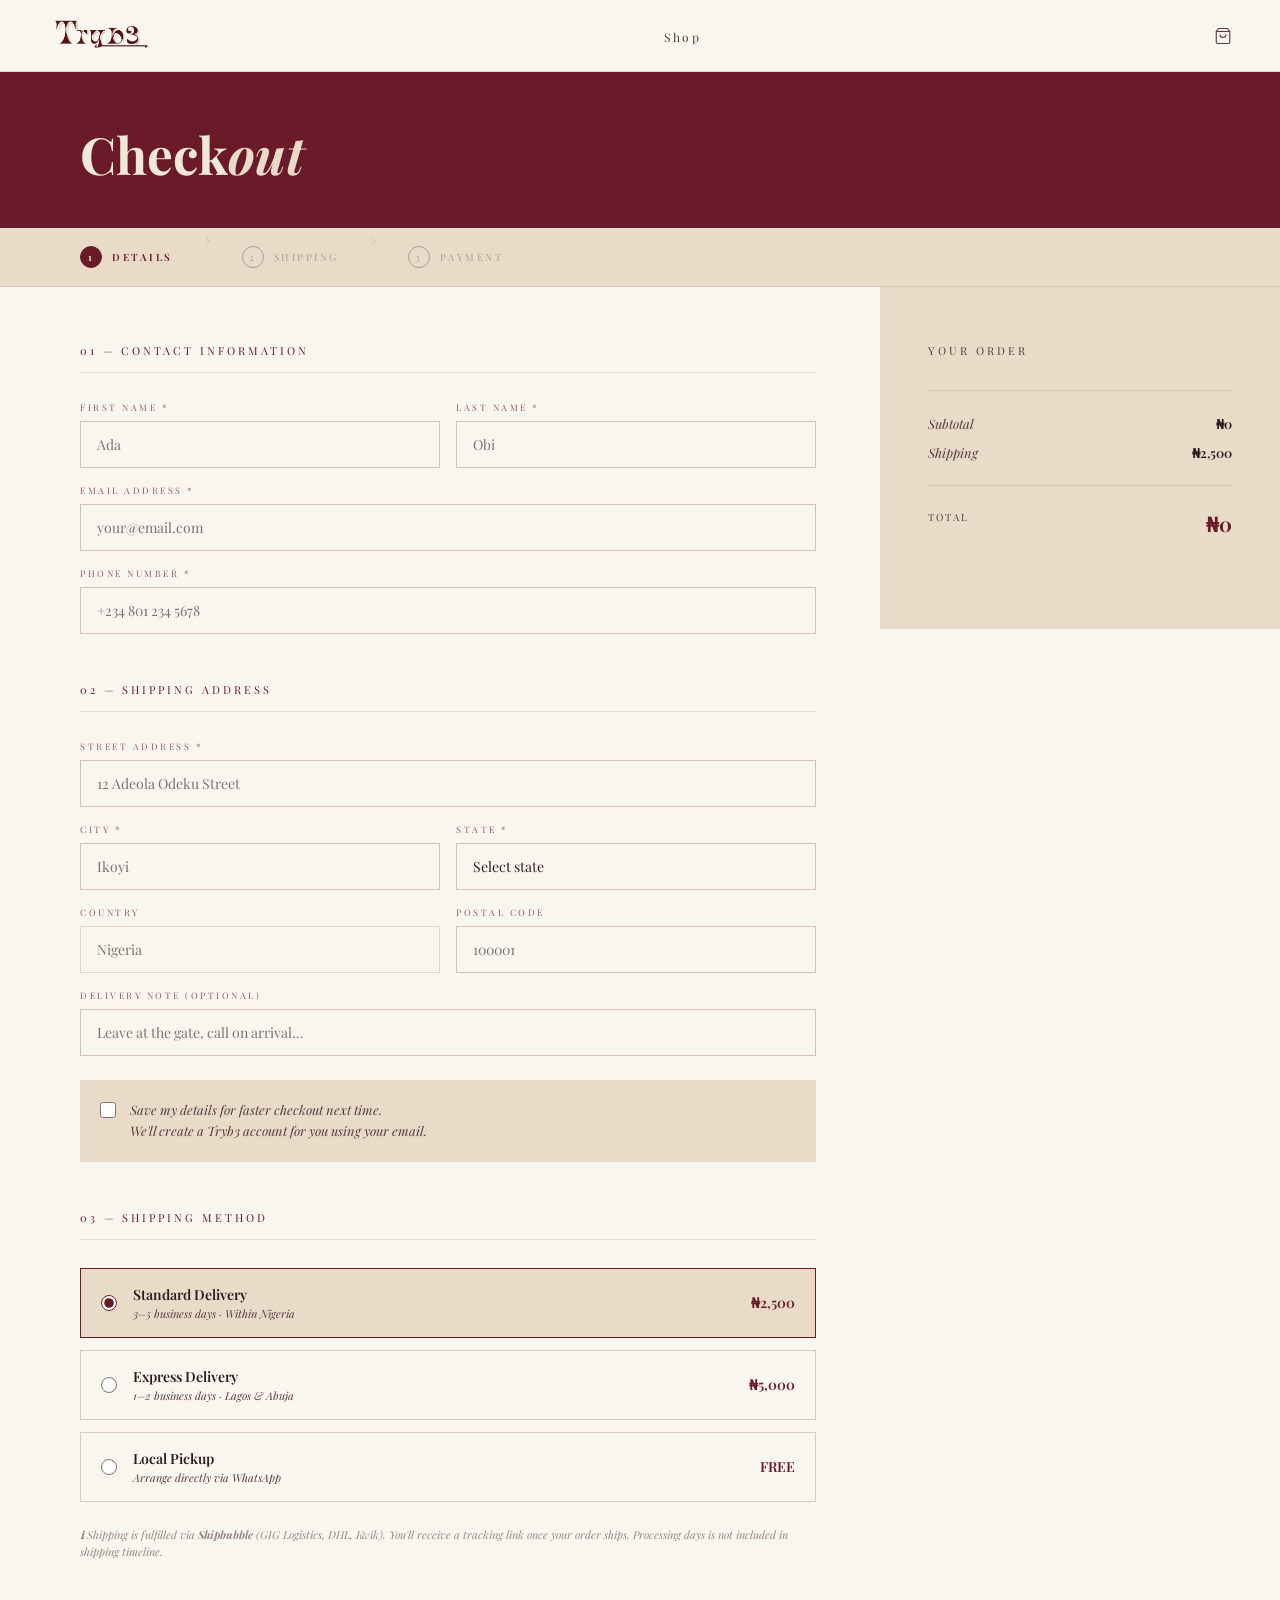
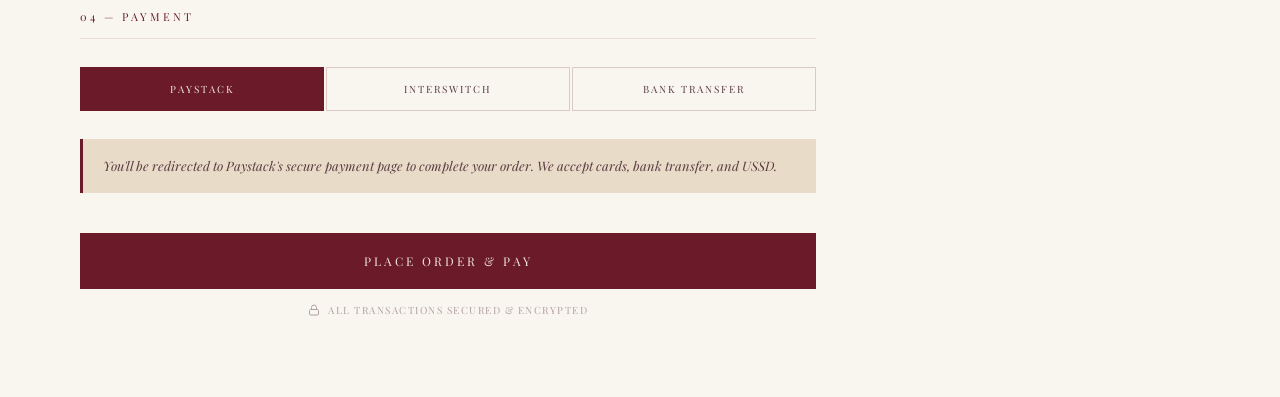
==== commit f20656e7: "checkout.html login.html" ====
--- a/checkout.html
+++ b/checkout.html
@@ -674,6 +674,9 @@
 
   <script src="scripts/cart.js"></script>
   <script>
+     import { getFirestore, collection, addDoc } from "https://www.gstatic.com/firebasejs/10.12.0/firebase-firestore.js";
+    
+     const db = getFirestore(app);
     /* ── Replace with your actual Paystack PUBLIC key ── */
     const PAYSTACK_PUBLIC_KEY = 'pk_live_fd3e5f9e2db97f69459d797e955c99eef6adf84b';
 
@@ -786,7 +789,7 @@
         btn.textContent = 'PLACE ORDER & PAY';
       } else {
         // Bank transfer — save order, show success
-        saveOrderLocally('bank-transfer');
+        await saveOrderToFirestore('bank-transfer');
         showSuccess();
       }
     });
@@ -808,11 +811,11 @@
             { display_name: 'Address', variable_name: 'address', value: document.getElementById('address').value + ', ' + document.getElementById('city').value }
           ]
         },
-        callback: function(response) {
-          // Payment successful
-          saveOrderLocally('paystack', response.reference);
-          showSuccess();
-        },
+        callback: async function(response) {
+  await saveOrderToFirestore('paystack', response.reference);
+  showSuccess();
+},
+
         onClose: function() {
           const btn = document.getElementById('placeOrderBtn');
           btn.disabled = false;
@@ -822,29 +825,43 @@
       handler.openIframe();
     }
 
-    function saveOrderLocally(method, ref) {
-      const order = {
-        ref: ref || 'TRANSFER-' + Date.now(),
-        method,
-        date: new Date().toISOString(),
-        customer: {
-          name: document.getElementById('firstName').value + ' ' + document.getElementById('lastName').value,
-          email: document.getElementById('email').value,
-          phone: document.getElementById('phone').value,
-          address: document.getElementById('address').value + ', ' + document.getElementById('city').value + ', ' + document.getElementById('state').value,
-        },
-        items: getCart(),
-        subtotal: cartTotal(),
-        shipping: shippingCost,
-        total: cartTotal() + shippingCost,
-      };
-      let orders = JSON.parse(localStorage.getItem('tryb3_orders')) || [];
-      orders.push(order);
-      localStorage.setItem('tryb3_orders', JSON.stringify(orders));
-
-      // Clear cart after successful order
-      localStorage.removeItem('tryb3_cart');
-    }
+    async function saveOrderToFirestore(method, ref = null) {
+  const order = {
+    userId: null, // we’ll improve later with Firebase Auth user.uid
+    ref: ref || 'ORDER-' + Date.now(),
+    paymentMethod: method,
+    status: method === 'paystack' ? 'paid' : 'pending',
+    
+    customer: {
+      name: document.getElementById('firstName').value + ' ' + document.getElementById('lastName').value,
+      email: document.getElementById('email').value,
+      phone: document.getElementById('phone').value,
+      address: document.getElementById('address').value + ', ' +
+               document.getElementById('city').value + ', ' +
+               document.getElementById('state').value,
+    },
+
+    items: getCart(),
+    subtotal: cartTotal(),
+    shipping: shippingCost,
+    total: cartTotal() + shippingCost,
+
+    createdAt: new Date().toISOString()
+  };
+
+  try {
+    const docRef = await addDoc(collection(db, "orders"), order);
+
+    console.log("Order saved with ID:", docRef.id);
+
+    // clear cart after successful save
+    localStorage.removeItem('tryb3_cart');
+
+  } catch (err) {
+    console.error("Order save failed:", err);
+    alert("Order failed to save. Try again.");
+  }
+}
 
     function showSuccess() {
       document.getElementById('checkoutBody').style.display = 'none';
